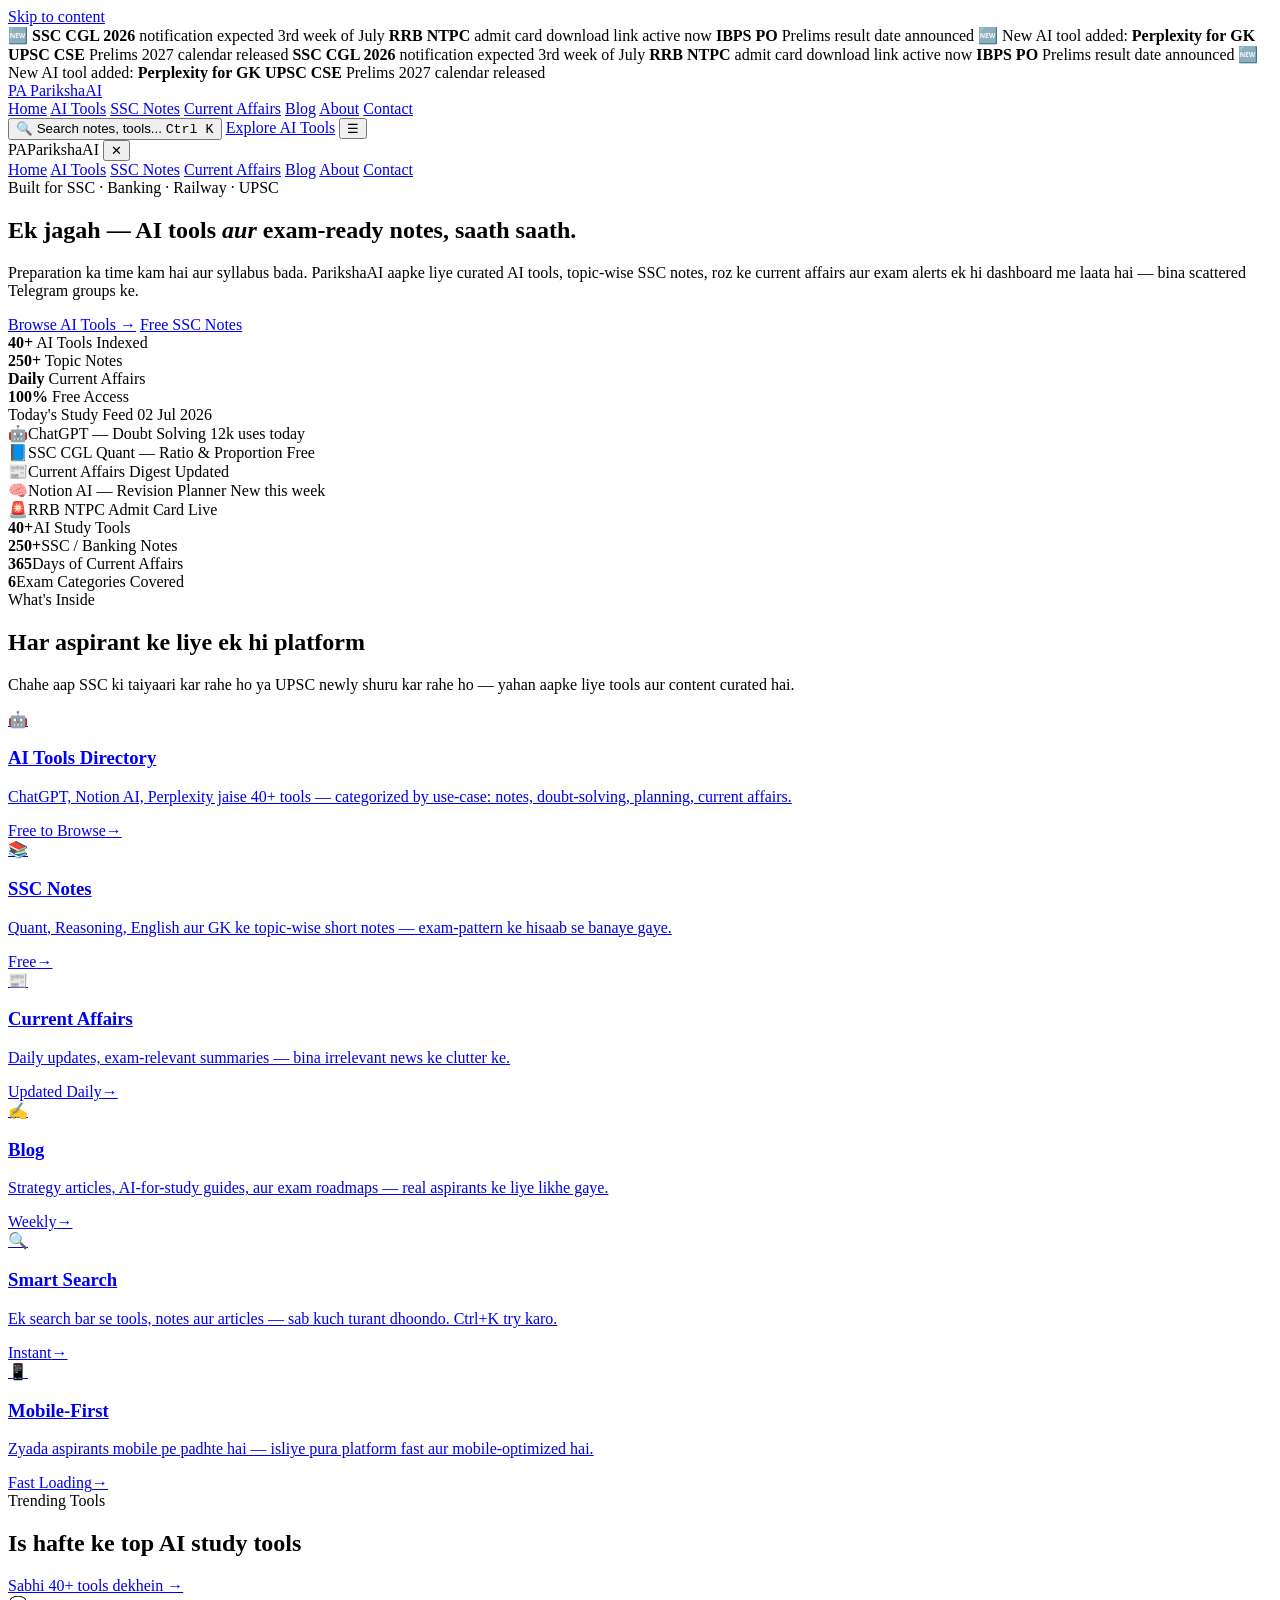
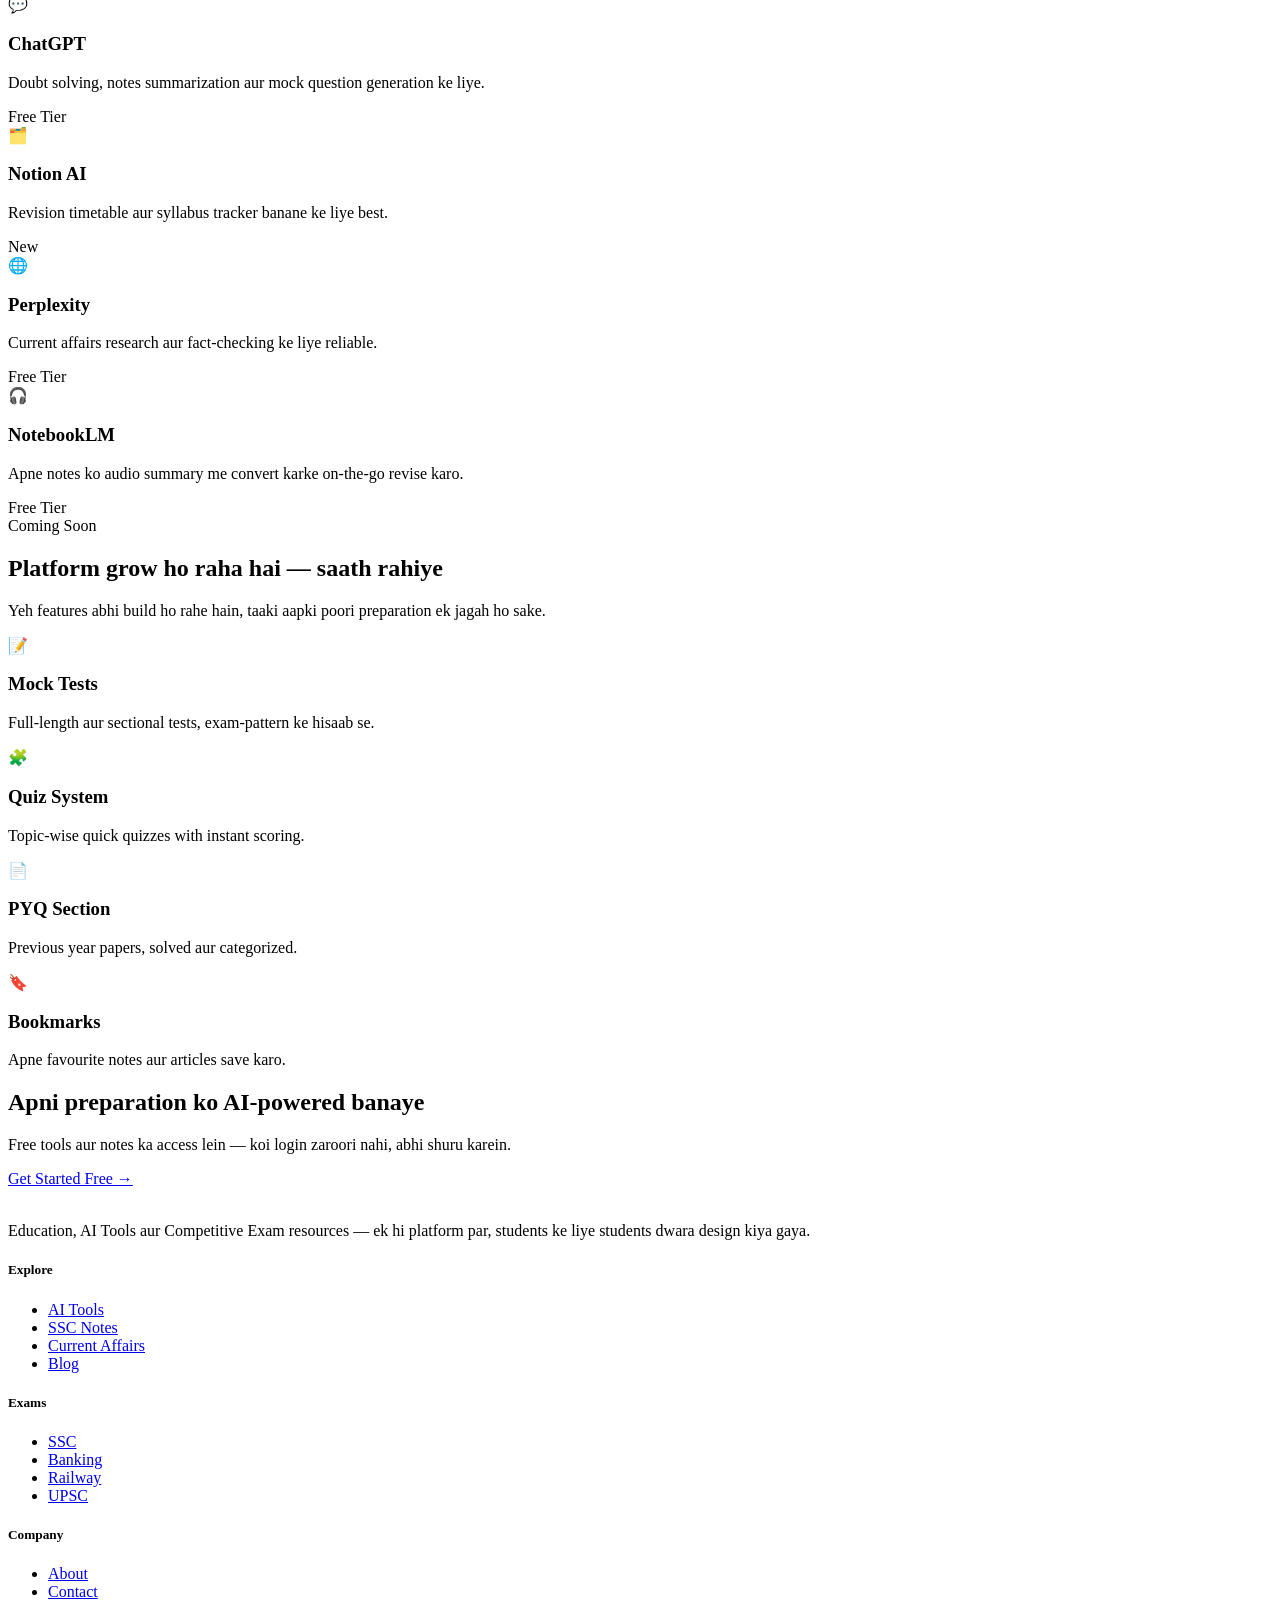
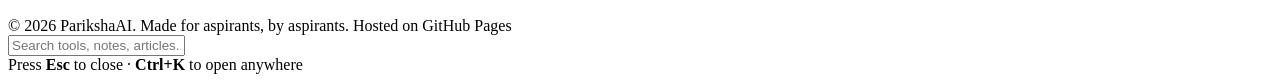
==== index.html @ e22d0820 "Add files via upload" ====
<!doctype html>
<html lang="en">
<head>
<meta charset="UTF-8">
<meta name="viewport" content="width=device-width, initial-scale=1.0">
<title>ParikshaAI — AI Tools & Study Resources for SSC, Banking, Railway & UPSC</title>
<meta name="description" content="ParikshaAI ek hi jagah AI tools, SSC notes, current affairs aur exam-ready resources laata hai — SSC, Banking, Railway aur UPSC aspirants ke liye.">
<link rel="preconnect" href="https://fonts.googleapis.com">
<link href="https://fonts.googleapis.com/css2?family=Space+Grotesk:wght@500;600;700&family=Inter:wght@400;500;600;700&family=JetBrains+Mono:wght@400;500;600&display=swap" rel="stylesheet">
<link rel="stylesheet" href="css/style.css">
</head>
<body>
<a href="#main" class="skip-link">Skip to content</a>

<!-- Ticker -->
<div class="ticker" aria-label="Exam alerts ticker">
  <div class="ticker-track">
    <span class="ticker-item tag-new">🆕 <b>SSC CGL 2026</b> notification expected 3rd week of July</span>
    <span class="ticker-item"><b>RRB NTPC</b> admit card download link active now</span>
    <span class="ticker-item"><b>IBPS PO</b> Prelims result date announced</span>
    <span class="ticker-item tag-new">🆕 New AI tool added: <b>Perplexity for GK</b></span>
    <span class="ticker-item"><b>UPSC CSE</b> Prelims 2027 calendar released</span>
    <span class="ticker-item"><b>SSC CGL 2026</b> notification expected 3rd week of July</span>
    <span class="ticker-item"><b>RRB NTPC</b> admit card download link active now</span>
    <span class="ticker-item"><b>IBPS PO</b> Prelims result date announced</span>
    <span class="ticker-item tag-new">🆕 New AI tool added: <b>Perplexity for GK</b></span>
    <span class="ticker-item"><b>UPSC CSE</b> Prelims 2027 calendar released</span>
  </div>
</div>

<!-- Header -->
<header class="site-header">
  <nav class="nav">
    <a href="index.html" class="brand">
      <span class="brand-mark">PA</span>
      ParikshaAI
    </a>
    <div class="nav-links">
      <a href="index.html" class="active">Home</a>
      <a href="ai-tools.html">AI Tools</a>
      <a href="notes.html">SSC Notes</a>
      <a href="current-affairs.html">Current Affairs</a>
      <a href="blog.html">Blog</a>
      <a href="about.html">About</a>
      <a href="contact.html">Contact</a>
    </div>
    <div class="nav-actions">
      <button class="search-trigger" data-search-open>
        🔍 Search notes, tools...
        <kbd>Ctrl K</kbd>
      </button>
      <a href="ai-tools.html" class="btn btn-primary">Explore AI Tools</a>
      <button class="menu-toggle" aria-label="Open menu">☰</button>
    </div>
  </nav>
</header>

<!-- Mobile Drawer -->
<div class="mobile-drawer">
  <div class="mobile-drawer-head">
    <span class="brand"><span class="brand-mark">PA</span>ParikshaAI</span>
    <button class="mobile-drawer-close btn btn-ghost" aria-label="Close menu">✕</button>
  </div>
  <a href="index.html">Home</a>
  <a href="ai-tools.html">AI Tools</a>
  <a href="notes.html">SSC Notes</a>
  <a href="current-affairs.html">Current Affairs</a>
  <a href="blog.html">Blog</a>
  <a href="about.html">About</a>
  <a href="contact.html">Contact</a>
</div>

<main id="main">
  <!-- Hero -->
  <section class="hero">
    <div class="wrap hero-grid">
      <div>
        <div class="eyebrow">Built for SSC · Banking · Railway · UPSC</div>
        <h1>Ek jagah — AI tools <em>aur</em> exam-ready notes, saath saath.</h1>
        <p class="lead">Preparation ka time kam hai aur syllabus bada. ParikshaAI aapke liye curated AI tools, topic-wise SSC notes, roz ke current affairs aur exam alerts ek hi dashboard me laata hai — bina scattered Telegram groups ke.</p>
        <div class="hero-cta">
          <a href="ai-tools.html" class="btn btn-primary">Browse AI Tools →</a>
          <a href="notes.html" class="btn btn-ghost">Free SSC Notes</a>
        </div>
        <div class="hero-trust">
          <div><strong>40+</strong> AI Tools Indexed</div>
          <div><strong>250+</strong> Topic Notes</div>
          <div><strong>Daily</strong> Current Affairs</div>
          <div><strong>100%</strong> Free Access</div>
        </div>
      </div>

      <div class="hero-panel">
        <div class="hero-panel-head">
          <span><span class="dot"></span>Today's Study Feed</span>
          <span>02 Jul 2026</span>
        </div>
        <div class="panel-row">
          <span class="name"><span class="ic">🤖</span>ChatGPT — Doubt Solving</span>
          <span class="val">12k uses today</span>
        </div>
        <div class="panel-row">
          <span class="name"><span class="ic">📘</span>SSC CGL Quant — Ratio & Proportion</span>
          <span class="pill">Free</span>
        </div>
        <div class="panel-row">
          <span class="name"><span class="ic">📰</span>Current Affairs Digest</span>
          <span class="pill amber">Updated</span>
        </div>
        <div class="panel-row">
          <span class="name"><span class="ic">🧠</span>Notion AI — Revision Planner</span>
          <span class="val">New this week</span>
        </div>
        <div class="panel-row">
          <span class="name"><span class="ic">🚨</span>RRB NTPC Admit Card</span>
          <span class="pill amber">Live</span>
        </div>
      </div>
    </div>
  </section>

  <!-- Stats -->
  <section class="section-tight">
    <div class="wrap">
      <div class="stats">
        <div class="stat"><strong>40+</strong><span>AI Study Tools</span></div>
        <div class="stat"><strong>250+</strong><span>SSC / Banking Notes</span></div>
        <div class="stat"><strong>365</strong><span>Days of Current Affairs</span></div>
        <div class="stat"><strong>6</strong><span>Exam Categories Covered</span></div>
      </div>
    </div>
  </section>

  <!-- Feature grid -->
  <section class="section">
    <div class="wrap">
      <div class="section-head">
        <div>
          <div class="eyebrow">What's Inside</div>
          <h2>Har aspirant ke liye ek hi platform</h2>
          <p>Chahe aap SSC ki taiyaari kar rahe ho ya UPSC newly shuru kar rahe ho — yahan aapke liye tools aur content curated hai.</p>
        </div>
      </div>
      <div class="grid grid-3">
        <a href="ai-tools.html" class="card">
          <div class="card-icon">🤖</div>
          <h3>AI Tools Directory</h3>
          <p>ChatGPT, Notion AI, Perplexity jaise 40+ tools — categorized by use-case: notes, doubt-solving, planning, current affairs.</p>
          <div class="card-foot"><span class="tag free">Free to Browse</span><span class="card-arrow">→</span></div>
        </a>
        <a href="notes.html" class="card">
          <div class="card-icon">📚</div>
          <h3>SSC Notes</h3>
          <p>Quant, Reasoning, English aur GK ke topic-wise short notes — exam-pattern ke hisaab se banaye gaye.</p>
          <div class="card-foot"><span class="tag free">Free</span><span class="card-arrow">→</span></div>
        </a>
        <a href="current-affairs.html" class="card">
          <div class="card-icon">📰</div>
          <h3>Current Affairs</h3>
          <p>Daily updates, exam-relevant summaries — bina irrelevant news ke clutter ke.</p>
          <div class="card-foot"><span class="tag new">Updated Daily</span><span class="card-arrow">→</span></div>
        </a>
        <a href="blog.html" class="card">
          <div class="card-icon">✍️</div>
          <h3>Blog</h3>
          <p>Strategy articles, AI-for-study guides, aur exam roadmaps — real aspirants ke liye likhe gaye.</p>
          <div class="card-foot"><span class="tag">Weekly</span><span class="card-arrow">→</span></div>
        </a>
        <a href="ai-tools.html" class="card">
          <div class="card-icon">🔍</div>
          <h3>Smart Search</h3>
          <p>Ek search bar se tools, notes aur articles — sab kuch turant dhoondo. Ctrl+K try karo.</p>
          <div class="card-foot"><span class="tag">Instant</span><span class="card-arrow">→</span></div>
        </a>
        <a href="about.html" class="card">
          <div class="card-icon">📱</div>
          <h3>Mobile-First</h3>
          <p>Zyada aspirants mobile pe padhte hai — isliye pura platform fast aur mobile-optimized hai.</p>
          <div class="card-foot"><span class="tag">Fast Loading</span><span class="card-arrow">→</span></div>
        </a>
      </div>
    </div>
  </section>

  <!-- AI tools preview -->
  <section class="section section-alt">
    <div class="wrap">
      <div class="section-head">
        <div>
          <div class="eyebrow">Trending Tools</div>
          <h2>Is hafte ke top AI study tools</h2>
        </div>
        <a href="ai-tools.html" class="section-link">Sabhi 40+ tools dekhein →</a>
      </div>
      <div class="grid grid-4">
        <div class="card">
          <div class="card-icon">💬</div>
          <h3>ChatGPT</h3>
          <p>Doubt solving, notes summarization aur mock question generation ke liye.</p>
          <div class="card-foot"><span class="tag free">Free Tier</span></div>
        </div>
        <div class="card">
          <div class="card-icon">🗂️</div>
          <h3>Notion AI</h3>
          <p>Revision timetable aur syllabus tracker banane ke liye best.</p>
          <div class="card-foot"><span class="tag new">New</span></div>
        </div>
        <div class="card">
          <div class="card-icon">🌐</div>
          <h3>Perplexity</h3>
          <p>Current affairs research aur fact-checking ke liye reliable.</p>
          <div class="card-foot"><span class="tag free">Free Tier</span></div>
        </div>
        <div class="card">
          <div class="card-icon">🎧</div>
          <h3>NotebookLM</h3>
          <p>Apne notes ko audio summary me convert karke on-the-go revise karo.</p>
          <div class="card-foot"><span class="tag free">Free Tier</span></div>
        </div>
      </div>
    </div>
  </section>

  <!-- Roadmap / future features -->
  <section class="section">
    <div class="wrap">
      <div class="section-head">
        <div>
          <div class="eyebrow">Coming Soon</div>
          <h2>Platform grow ho raha hai — saath rahiye</h2>
          <p>Yeh features abhi build ho rahe hain, taaki aapki poori preparation ek jagah ho sake.</p>
        </div>
      </div>
      <div class="grid grid-4">
        <div class="card"><div class="card-icon">📝</div><h3>Mock Tests</h3><p>Full-length aur sectional tests, exam-pattern ke hisaab se.</p></div>
        <div class="card"><div class="card-icon">🧩</div><h3>Quiz System</h3><p>Topic-wise quick quizzes with instant scoring.</p></div>
        <div class="card"><div class="card-icon">📄</div><h3>PYQ Section</h3><p>Previous year papers, solved aur categorized.</p></div>
        <div class="card"><div class="card-icon">🔖</div><h3>Bookmarks</h3><p>Apne favourite notes aur articles save karo.</p></div>
      </div>
    </div>
  </section>

  <!-- CTA -->
  <section class="section-tight">
    <div class="wrap">
      <div class="cta-band">
        <div>
          <h2>Apni preparation ko AI-powered banaye</h2>
          <p>Free tools aur notes ka access lein — koi login zaroori nahi, abhi shuru karein.</p>
        </div>
        <a href="ai-tools.html" class="btn btn-primary">Get Started Free →</a>
      </div>
    </div>
  </section>
</main>

<!-- Footer -->
<footer class="site-footer">
  <div class="wrap">
    <div class="footer-grid">
      <div class="footer-brand">
        <span class="brand" style="color:#fff;"><span class="brand-mark">PA</span>ParikshaAI</span>
        <p>Education, AI Tools aur Competitive Exam resources — ek hi platform par, students ke liye students dwara design kiya gaya.</p>
      </div>
      <div>
        <h5>Explore</h5>
        <ul>
          <li><a href="ai-tools.html">AI Tools</a></li>
          <li><a href="notes.html">SSC Notes</a></li>
          <li><a href="current-affairs.html">Current Affairs</a></li>
          <li><a href="blog.html">Blog</a></li>
        </ul>
      </div>
      <div>
        <h5>Exams</h5>
        <ul>
          <li><a href="notes.html">SSC</a></li>
          <li><a href="notes.html">Banking</a></li>
          <li><a href="notes.html">Railway</a></li>
          <li><a href="notes.html">UPSC</a></li>
        </ul>
      </div>
      <div>
        <h5>Company</h5>
        <ul>
          <li><a href="about.html">About</a></li>
          <li><a href="contact.html">Contact</a></li>
        </ul>
      </div>
    </div>
    <div class="footer-bottom">
      <span>© 2026 ParikshaAI. Made for aspirants, by aspirants.</span>
      <span>Hosted on GitHub Pages</span>
    </div>
  </div>
</footer>

<!-- Search Modal -->
<div class="search-modal">
  <div class="search-box">
    <input type="text" placeholder="Search tools, notes, articles..." aria-label="Search">
    <div class="search-results"></div>
    <div class="search-hint">Press <strong>Esc</strong> to close · <strong>Ctrl+K</strong> to open anywhere</div>
    <button class="search-close" style="display:none;">close</button>
  </div>
</div>

<script src="js/main.js"></script>
</body>
</html>
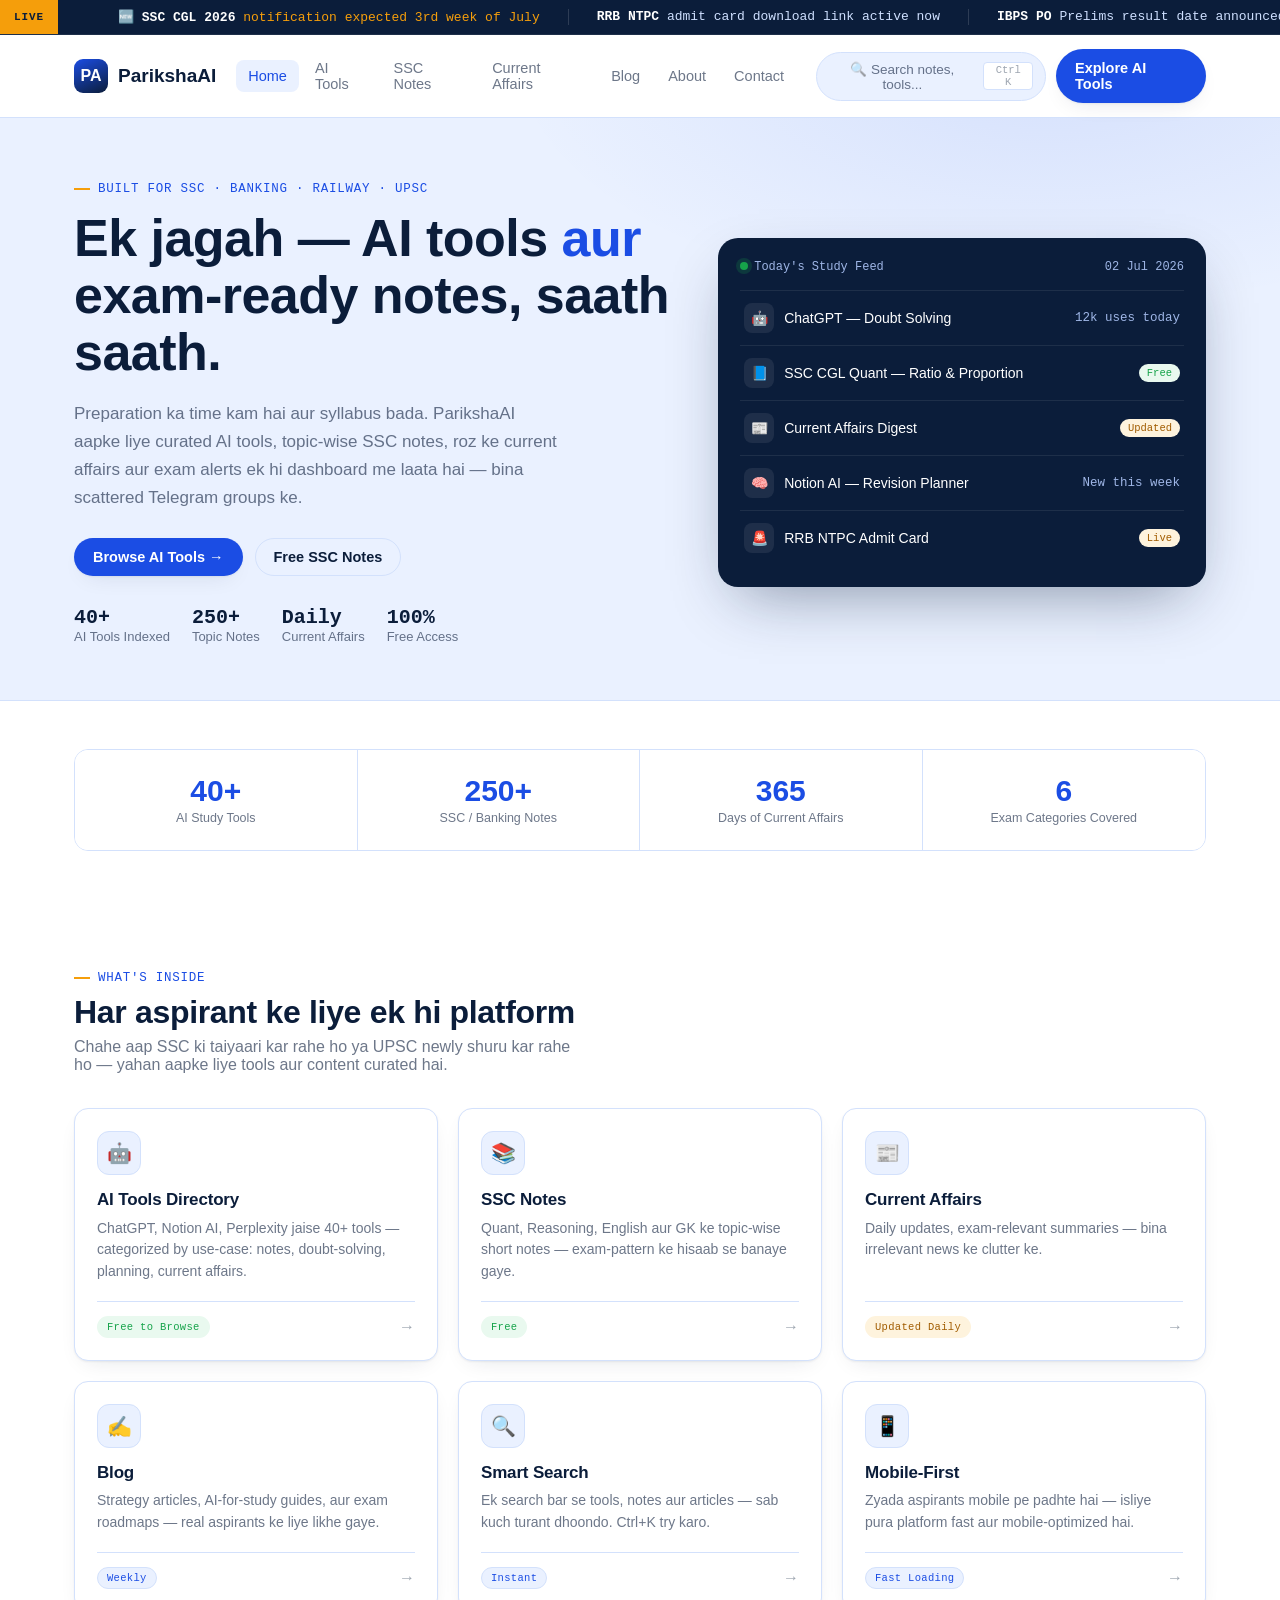
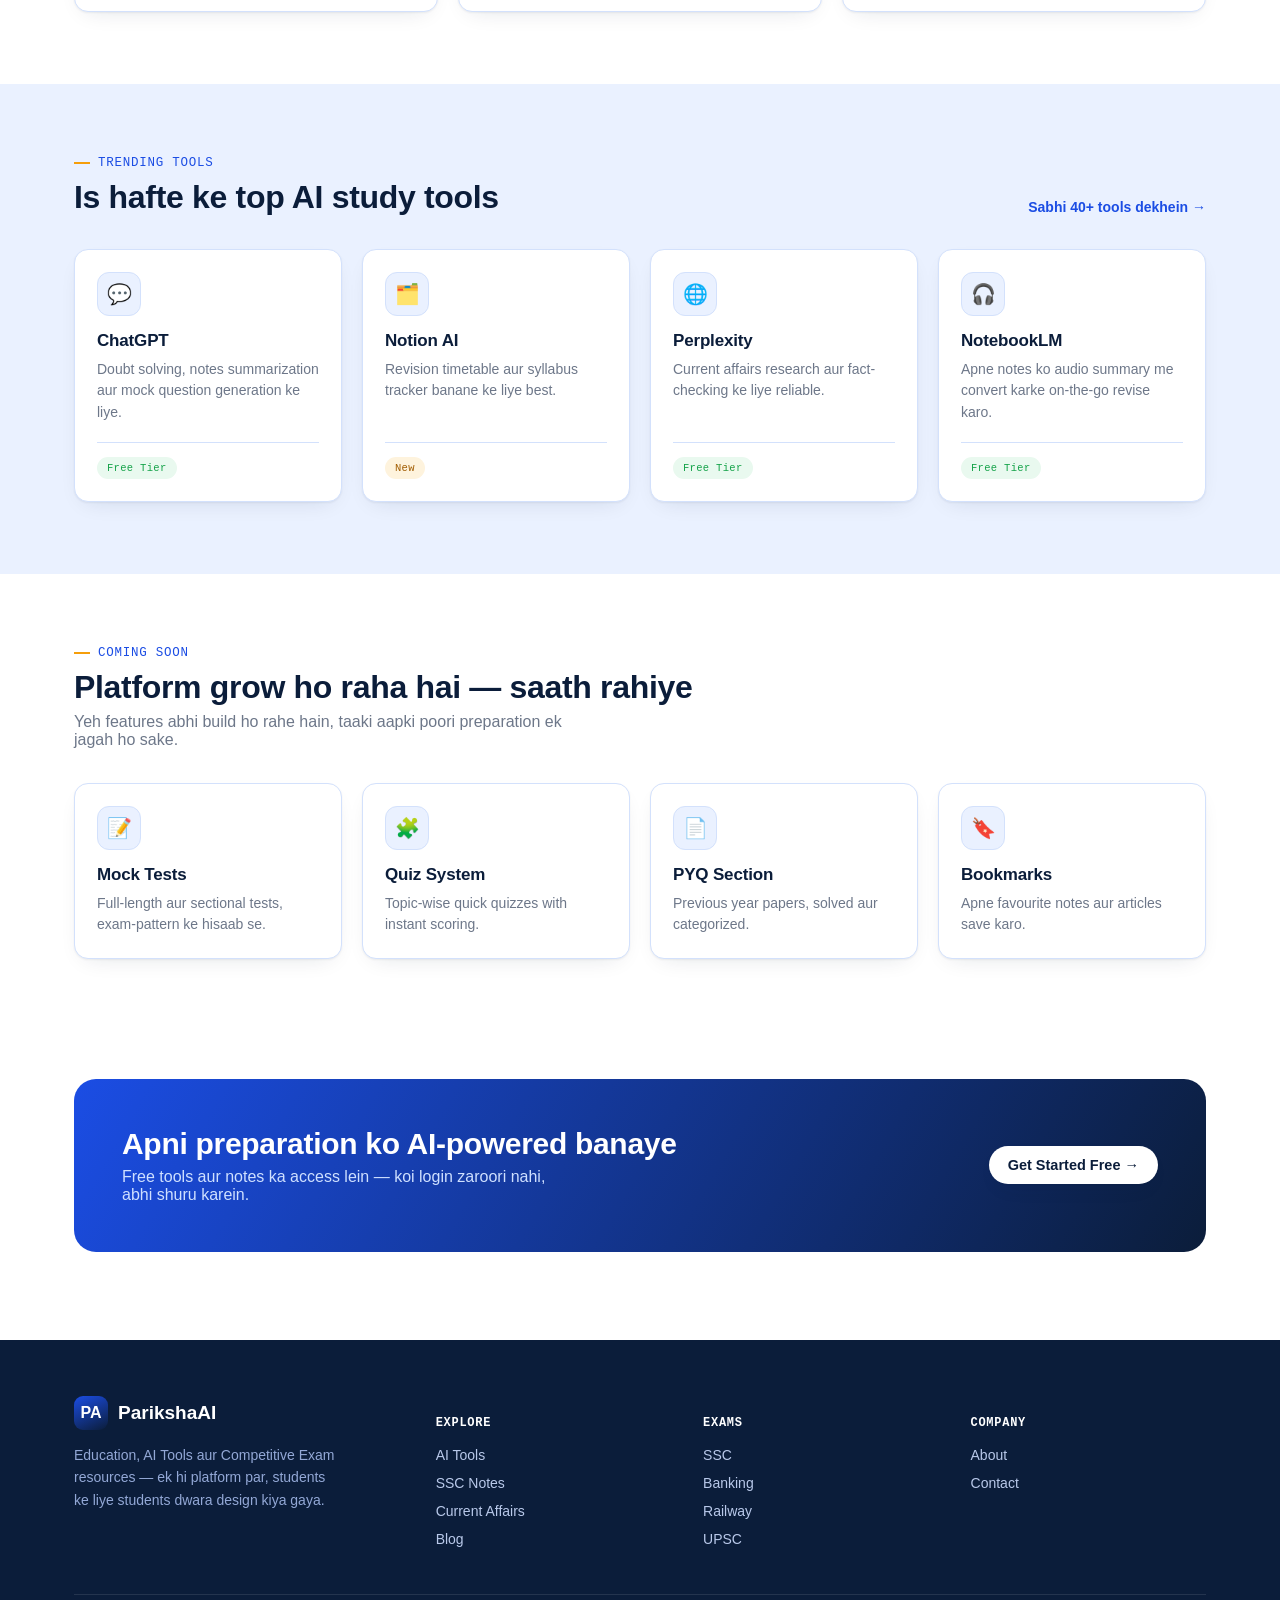
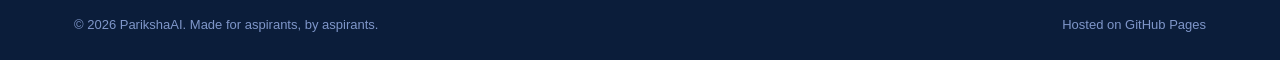
==== commit 3d4f8e14: "Add files via upload" ====
--- a/index.html
+++ b/index.html
@@ -7,7 +7,7 @@
 <meta name="description" content="ParikshaAI ek hi jagah AI tools, SSC notes, current affairs aur exam-ready resources laata hai — SSC, Banking, Railway aur UPSC aspirants ke liye.">
 <link rel="preconnect" href="https://fonts.googleapis.com">
 <link href="https://fonts.googleapis.com/css2?family=Space+Grotesk:wght@500;600;700&family=Inter:wght@400;500;600;700&family=JetBrains+Mono:wght@400;500;600&display=swap" rel="stylesheet">
-<link rel="stylesheet" href="css/style.css">
+<link rel="stylesheet" href="style.css">
 </head>
 <body>
 <a href="#main" class="skip-link">Skip to content</a>
@@ -305,6 +305,6 @@
   </div>
 </div>
 
-<script src="js/main.js"></script>
+<script src="main.js"></script>
 </body>
 </html>
--- a/style.css
+++ b/style.css
@@ -0,0 +1,541 @@
+/* ================================================
+   PARIKSHA.AI — Design System
+   Palette: Ink Navy / Exam Blue / Sky Tint / Success / Amber
+   Type: Space Grotesk (display) + Inter (body) + JetBrains Mono (data)
+   ================================================ */
+
+:root{
+  --ink:        #0B1D3A;
+  --ink-soft:   #12294F;
+  --blue:       #1B4DE4;
+  --blue-deep:  #143BB3;
+  --sky:        #EAF1FF;
+  --sky-line:   #D3E1FC;
+  --paper:      #FFFFFF;
+  --success:    #16A34A;
+  --success-bg: #E9F9EF;
+  --amber:      #F59E0B;
+  --amber-bg:   #FEF3DD;
+  --ink-60:     rgba(11,29,58,.60);
+  --ink-40:     rgba(11,29,58,.40);
+
+  --f-display: 'Space Grotesk', sans-serif;
+  --f-body: 'Inter', sans-serif;
+  --f-mono: 'JetBrains Mono', monospace;
+
+  --radius: 14px;
+  --radius-sm: 8px;
+  --shadow-card: 0 1px 2px rgba(11,29,58,.06), 0 8px 24px -12px rgba(11,29,58,.16);
+  --shadow-hover: 0 4px 10px rgba(11,29,58,.08), 0 20px 40px -16px rgba(27,77,228,.28);
+  --maxw: 1180px;
+}
+
+*,*::before,*::after{ box-sizing: border-box; }
+html{ scroll-behavior: smooth; }
+body{
+  margin:0;
+  font-family: var(--f-body);
+  color: var(--ink);
+  background: var(--paper);
+  -webkit-font-smoothing: antialiased;
+}
+img{ max-width:100%; display:block; }
+a{ color: inherit; text-decoration:none; }
+ul{ margin:0; padding:0; list-style:none; }
+h1,h2,h3,h4{ font-family: var(--f-display); margin:0; line-height:1.1; letter-spacing:-0.01em; }
+p{ margin:0; }
+button{ font-family: inherit; cursor:pointer; }
+
+:focus-visible{
+  outline: 2px solid var(--blue);
+  outline-offset: 3px;
+  border-radius: 4px;
+}
+
+.wrap{
+  max-width: var(--maxw);
+  margin: 0 auto;
+  padding: 0 24px;
+}
+
+.eyebrow{
+  font-family: var(--f-mono);
+  font-size: 12.5px;
+  letter-spacing: .06em;
+  text-transform: uppercase;
+  color: var(--blue);
+  display:flex;
+  align-items:center;
+  gap:8px;
+}
+.eyebrow::before{
+  content:"";
+  width:16px; height:2px;
+  background: var(--amber);
+  display:inline-block;
+}
+
+/* ---------- Skip link ---------- */
+.skip-link{
+  position:absolute; left:-999px; top:0;
+  background:var(--ink); color:#fff; padding:10px 16px; border-radius:0 0 8px 0; z-index:200;
+}
+.skip-link:focus{ left:0; }
+
+/* ---------- Ticker (signature element) ---------- */
+.ticker{
+  background: var(--ink);
+  color: #cfe0ff;
+  overflow:hidden;
+  position:relative;
+  border-bottom: 1px solid rgba(255,255,255,.08);
+}
+.ticker::before{
+  content:"LIVE";
+  position:absolute; left:0; top:0; bottom:0;
+  display:flex; align-items:center;
+  padding: 0 14px;
+  font-family: var(--f-mono);
+  font-size:11px;
+  letter-spacing:.08em;
+  background: var(--amber);
+  color: var(--ink);
+  font-weight:700;
+  z-index:2;
+}
+.ticker-track{
+  display:flex;
+  width:max-content;
+  padding: 9px 0 9px 90px;
+  animation: scroll-ticker 38s linear infinite;
+}
+.ticker:hover .ticker-track{ animation-play-state: paused; }
+.ticker-item{
+  font-family: var(--f-mono);
+  font-size: 13px;
+  white-space:nowrap;
+  padding: 0 28px;
+  border-right: 1px solid rgba(255,255,255,.14);
+}
+.ticker-item b{ color:#fff; font-weight:600; }
+.ticker-item.tag-new{ color: var(--amber); }
+@keyframes scroll-ticker{
+  from{ transform: translateX(0); }
+  to{ transform: translateX(-50%); }
+}
+@media (prefers-reduced-motion: reduce){
+  .ticker-track{ animation: none; overflow-x:auto; }
+}
+
+/* ---------- Header / Nav ---------- */
+.site-header{
+  position: sticky; top:0; z-index:100;
+  background: rgba(255,255,255,.92);
+  backdrop-filter: blur(10px);
+  border-bottom: 1px solid var(--sky-line);
+}
+.nav{
+  display:flex; align-items:center; justify-content:space-between;
+  padding: 14px 24px;
+  max-width: var(--maxw);
+  margin: 0 auto;
+  gap: 20px;
+}
+.brand{
+  display:flex; align-items:center; gap:10px;
+  font-family: var(--f-display);
+  font-weight:700;
+  font-size: 19px;
+  color: var(--ink);
+}
+.brand-mark{
+  width:34px; height:34px;
+  border-radius: 9px;
+  background: linear-gradient(155deg, var(--blue), var(--ink));
+  display:flex; align-items:center; justify-content:center;
+  color:#fff; font-size:16px; font-weight:700;
+  flex-shrink:0;
+}
+.nav-links{
+  display:flex; align-items:center; gap: 4px;
+  font-size: 14.5px;
+  font-weight:500;
+}
+.nav-links a{
+  padding: 8px 12px;
+  border-radius: 8px;
+  color: var(--ink-60);
+  transition: color .15s, background .15s;
+}
+.nav-links a:hover{ color: var(--blue); background: var(--sky); }
+.nav-links a.active{ color: var(--blue); background: var(--sky); }
+
+.nav-actions{ display:flex; align-items:center; gap:10px; }
+.search-trigger{
+  display:flex; align-items:center; gap:8px;
+  background: var(--sky);
+  border: 1px solid var(--sky-line);
+  padding: 8px 12px;
+  border-radius: 999px;
+  color: var(--ink-60);
+  font-size: 13.5px;
+  min-width: 180px;
+}
+.search-trigger kbd{
+  font-family: var(--f-mono);
+  font-size: 10.5px;
+  background: #fff;
+  border: 1px solid var(--sky-line);
+  border-radius: 4px;
+  padding: 1px 5px;
+  margin-left: auto;
+  color: var(--ink-40);
+}
+.btn{
+  display:inline-flex; align-items:center; justify-content:center; gap:8px;
+  font-weight:600; font-size:14.5px;
+  padding: 10px 18px;
+  border-radius: 999px;
+  border: 1px solid transparent;
+  transition: transform .15s, box-shadow .15s, background .15s;
+}
+.btn-primary{ background: var(--blue); color:#fff; box-shadow: var(--shadow-card); }
+.btn-primary:hover{ background: var(--blue-deep); transform: translateY(-1px); box-shadow: var(--shadow-hover); }
+.btn-ghost{ background: transparent; color: var(--ink); border-color: var(--sky-line); }
+.btn-ghost:hover{ background: var(--sky); }
+.btn-block{ width:100%; }
+
+.menu-toggle{
+  display:none;
+  background:none; border:none; color:var(--ink);
+  width:38px; height:38px; align-items:center; justify-content:center;
+  border-radius: 8px;
+}
+.menu-toggle:hover{ background: var(--sky); }
+
+/* ---------- Hero ---------- */
+.hero{
+  background:
+    radial-gradient(900px 420px at 82% -10%, rgba(27,77,228,.10), transparent 60%),
+    var(--sky);
+  border-bottom: 1px solid var(--sky-line);
+  padding: 64px 0 56px;
+  position:relative;
+  overflow:hidden;
+}
+.hero-grid{
+  display:grid;
+  grid-template-columns: 1.1fr .9fr;
+  gap: 48px;
+  align-items:center;
+}
+.hero h1{
+  font-size: clamp(32px, 4.6vw, 52px);
+  margin: 14px 0 18px;
+  color: var(--ink);
+}
+.hero h1 em{
+  font-style: normal;
+  color: var(--blue);
+  position:relative;
+}
+.hero p.lead{
+  font-size: 17px;
+  line-height:1.65;
+  color: var(--ink-60);
+  max-width: 52ch;
+  margin-bottom: 26px;
+}
+.hero-cta{ display:flex; gap:12px; flex-wrap:wrap; margin-bottom: 30px; }
+.hero-trust{
+  display:flex; gap:22px; flex-wrap:wrap;
+  font-size: 13px; color: var(--ink-60);
+}
+.hero-trust strong{
+  font-family: var(--f-mono);
+  color: var(--ink);
+  display:block;
+  font-size: 20px;
+}
+
+/* Dashboard-style hero panel (signature) */
+.hero-panel{
+  background: var(--ink);
+  border-radius: 20px;
+  padding: 22px;
+  box-shadow: 0 24px 60px -20px rgba(11,29,58,.45);
+  color: #fff;
+  position:relative;
+}
+.hero-panel-head{
+  display:flex; justify-content:space-between; align-items:center;
+  margin-bottom: 16px;
+  font-family: var(--f-mono);
+  font-size:12px;
+  color: #9fb6e6;
+}
+.hero-panel-head .dot{
+  width:8px; height:8px; border-radius:50%;
+  background: var(--success);
+  display:inline-block; margin-right:6px;
+  box-shadow: 0 0 0 4px rgba(22,163,74,.2);
+}
+.panel-row{
+  display:flex; justify-content:space-between; align-items:center;
+  padding: 12px 4px;
+  border-top: 1px solid rgba(255,255,255,.08);
+  font-size: 14px;
+}
+.panel-row:first-of-type{ border-top:none; }
+.panel-row .name{ display:flex; align-items:center; gap:10px; color:#fff; }
+.panel-row .name .ic{
+  width:30px; height:30px; border-radius:8px;
+  background: rgba(255,255,255,.08);
+  display:flex; align-items:center; justify-content:center;
+  font-size:14px;
+}
+.panel-row .val{ font-family: var(--f-mono); color:#9fb6e6; font-size:12.5px; }
+.pill{
+  font-family: var(--f-mono);
+  font-size: 10.5px;
+  padding: 3px 8px;
+  border-radius: 999px;
+  background: var(--success-bg);
+  color: var(--success);
+}
+.pill.amber{ background: var(--amber-bg); color:#a15c00; }
+
+/* ---------- Section shell ---------- */
+.section{ padding: 72px 0; }
+.section-tight{ padding: 48px 0; }
+.section-alt{ background: var(--sky); }
+.section-head{
+  display:flex; justify-content:space-between; align-items:flex-end;
+  gap: 24px; margin-bottom: 34px; flex-wrap:wrap;
+}
+.section-head h2{
+  font-size: clamp(24px, 3vw, 32px);
+  margin-top: 10px;
+}
+.section-head p{ color: var(--ink-60); max-width:56ch; margin-top:8px; }
+.section-link{
+  font-weight:600; font-size:14px; color:var(--blue);
+  display:flex; align-items:center; gap:6px; white-space:nowrap;
+}
+.section-link:hover{ text-decoration: underline; }
+
+/* ---------- Cards ---------- */
+.grid{ display:grid; gap: 20px; }
+.grid-4{ grid-template-columns: repeat(4, 1fr); }
+.grid-3{ grid-template-columns: repeat(3, 1fr); }
+.grid-2{ grid-template-columns: repeat(2, 1fr); }
+
+.card{
+  background: var(--paper);
+  border: 1px solid var(--sky-line);
+  border-radius: var(--radius);
+  padding: 22px;
+  box-shadow: var(--shadow-card);
+  transition: transform .18s, box-shadow .18s, border-color .18s;
+  display:flex; flex-direction:column;
+  height:100%;
+}
+.card:hover{ transform: translateY(-3px); box-shadow: var(--shadow-hover); border-color: transparent; }
+.card-icon{
+  width:44px; height:44px; border-radius:12px;
+  background: var(--sky);
+  display:flex; align-items:center; justify-content:center;
+  font-size:20px; margin-bottom:16px;
+  border: 1px solid var(--sky-line);
+}
+.card h3{ font-size:17px; margin-bottom:8px; }
+.card p{ color: var(--ink-60); font-size:14px; line-height:1.55; flex-grow:1; }
+.card-foot{
+  display:flex; align-items:center; justify-content:space-between;
+  margin-top:18px; padding-top:14px; border-top:1px solid var(--sky-line);
+}
+.tag{
+  font-family: var(--f-mono);
+  font-size: 10.5px;
+  letter-spacing:.03em;
+  padding: 4px 9px;
+  border-radius: 999px;
+  background: var(--sky);
+  color: var(--blue);
+  border: 1px solid var(--sky-line);
+}
+.tag.free{ background: var(--success-bg); color: var(--success); border-color: transparent; }
+.tag.new{ background: var(--amber-bg); color:#a15c00; border-color:transparent; }
+.card-arrow{ color: var(--ink-40); font-size:16px; transition: transform .15s, color .15s; }
+.card:hover .card-arrow{ transform: translateX(3px); color: var(--blue); }
+
+/* Stats strip */
+.stats{
+  display:grid; grid-template-columns: repeat(4,1fr);
+  border: 1px solid var(--sky-line);
+  border-radius: var(--radius);
+  overflow:hidden;
+}
+.stat{
+  padding: 24px; text-align:center;
+  border-right: 1px solid var(--sky-line);
+  background: var(--paper);
+}
+.stat:last-child{ border-right:none; }
+.stat strong{
+  display:block; font-family: var(--f-display); font-size: 30px; color: var(--blue);
+}
+.stat span{ font-size:12.5px; color: var(--ink-60); }
+
+/* Filter bar (used in directories) */
+.filter-bar{
+  display:flex; gap:10px; flex-wrap:wrap; margin-bottom: 28px;
+}
+.chip{
+  font-size: 13.5px; font-weight:600;
+  padding: 8px 16px;
+  border-radius: 999px;
+  border: 1px solid var(--sky-line);
+  background: var(--paper);
+  color: var(--ink-60);
+}
+.chip.active{ background: var(--ink); color:#fff; border-color: var(--ink); }
+.chip:hover:not(.active){ border-color: var(--blue); color: var(--blue); }
+
+/* Page hero (interior pages) */
+.page-hero{
+  background: var(--ink);
+  color:#fff;
+  padding: 52px 0 40px;
+}
+.page-hero .eyebrow{ color:#9fb6e6; }
+.page-hero .eyebrow::before{ background: var(--amber); }
+.page-hero h1{ color:#fff; font-size: clamp(28px,4vw,42px); margin: 12px 0 10px; }
+.page-hero p{ color:#b9c9ea; max-width: 60ch; font-size:15.5px; line-height:1.6; }
+
+/* List row (notes / current affairs) */
+.list{ display:flex; flex-direction:column; gap:0; border:1px solid var(--sky-line); border-radius: var(--radius); overflow:hidden; }
+.list-row{
+  display:flex; align-items:center; gap:18px;
+  padding: 18px 22px;
+  border-top: 1px solid var(--sky-line);
+  background: var(--paper);
+  transition: background .15s;
+}
+.list-row:first-child{ border-top:none; }
+.list-row:hover{ background: var(--sky); }
+.list-date{
+  font-family: var(--f-mono); font-size:12px; color: var(--ink-40);
+  width: 80px; flex-shrink:0;
+}
+.list-body{ flex-grow:1; min-width:0; }
+.list-body h4{ font-size:15.5px; margin-bottom:4px; }
+.list-body p{ font-size:13px; color:var(--ink-60); }
+.list-meta{ display:flex; gap:8px; flex-shrink:0; }
+
+/* Newsletter / CTA band */
+.cta-band{
+  background: linear-gradient(120deg, var(--blue), var(--ink));
+  border-radius: 22px;
+  padding: 48px;
+  color:#fff;
+  display:flex; align-items:center; justify-content:space-between; gap:32px;
+  flex-wrap:wrap;
+}
+.cta-band h2{ font-size: clamp(22px,3vw,30px); margin-bottom:8px; }
+.cta-band p{ color:#cfe0ff; max-width:48ch; }
+.cta-band .btn-primary{ background:#fff; color:var(--ink); }
+.cta-band .btn-primary:hover{ background:#eaf1ff; }
+
+/* Form */
+.form-card{
+  background:#fff; border:1px solid var(--sky-line); border-radius: var(--radius);
+  padding: 30px; box-shadow: var(--shadow-card);
+}
+.field{ margin-bottom:18px; }
+.field label{ display:block; font-size:13.5px; font-weight:600; margin-bottom:7px; }
+.field input, .field textarea, .field select{
+  width:100%; padding: 12px 14px;
+  border:1px solid var(--sky-line); border-radius: 10px;
+  font-family: var(--f-body); font-size:14.5px;
+  background: var(--sky);
+  color: var(--ink);
+}
+.field textarea{ resize: vertical; min-height:120px; }
+.field input:focus, .field textarea:focus, .field select:focus{
+  outline: 2px solid var(--blue); outline-offset:1px; background:#fff;
+}
+
+/* Footer */
+.site-footer{
+  background: var(--ink); color:#b9c9ea;
+  padding: 56px 0 28px; margin-top: 40px;
+}
+.footer-grid{
+  display:grid; grid-template-columns: 1.4fr repeat(3, 1fr);
+  gap: 32px; padding-bottom: 36px; border-bottom: 1px solid rgba(255,255,255,.1);
+}
+.footer-grid h5{
+  color:#fff; font-family: var(--f-mono); font-size:12px; text-transform:uppercase; letter-spacing:.06em;
+  margin-bottom: 16px;
+}
+.footer-grid ul li{ margin-bottom:10px; }
+.footer-grid a{ font-size:14px; color:#b9c9ea; }
+.footer-grid a:hover{ color:#fff; }
+.footer-brand p{ font-size:14px; line-height:1.6; margin: 14px 0 0; max-width:34ch; color:#93a8d6; }
+.footer-bottom{
+  display:flex; justify-content:space-between; align-items:center;
+  padding-top: 22px; font-size:13px; color:#7f96c9; flex-wrap:wrap; gap:12px;
+}
+
+/* Search modal */
+.search-modal{
+  position:fixed; inset:0; background: rgba(11,29,58,.55);
+  display:none; align-items:flex-start; justify-content:center;
+  padding-top: 12vh; z-index: 200;
+}
+.search-modal.open{ display:flex; }
+.search-box{
+  background:#fff; width: min(560px, 92vw); border-radius: 16px;
+  box-shadow: 0 30px 80px rgba(11,29,58,.4); overflow:hidden;
+}
+.search-box input{
+  width:100%; border:none; padding: 20px 22px; font-size:16px;
+  font-family: var(--f-body); border-bottom: 1px solid var(--sky-line);
+}
+.search-box input:focus{ outline:none; }
+.search-results{ max-height: 320px; overflow-y:auto; padding: 8px; }
+.search-results .sr-item{ padding: 12px 14px; border-radius: 10px; font-size:14px; }
+.search-results .sr-item:hover{ background: var(--sky); }
+.search-hint{ padding: 14px 22px; font-size:12.5px; color: var(--ink-40); }
+
+/* Mobile */
+@media (max-width: 900px){
+  .hero-grid{ grid-template-columns: 1fr; }
+  .grid-4{ grid-template-columns: repeat(2,1fr); }
+  .grid-3{ grid-template-columns: repeat(2,1fr); }
+  .stats{ grid-template-columns: repeat(2,1fr); }
+  .stat:nth-child(2){ border-right:none; }
+  .stat{ border-bottom:1px solid var(--sky-line); }
+  .footer-grid{ grid-template-columns: 1fr 1fr; }
+}
+@media (max-width: 720px){
+  .nav-links, .search-trigger{ display:none; }
+  .menu-toggle{ display:flex; }
+  .grid-4, .grid-3, .grid-2{ grid-template-columns: 1fr; }
+  .cta-band{ flex-direction:column; align-items:flex-start; }
+  .footer-grid{ grid-template-columns: 1fr; }
+}
+
+/* Mobile nav drawer */
+.mobile-drawer{
+  position: fixed; inset:0; background:#fff; z-index:150;
+  transform: translateX(100%); transition: transform .25s ease;
+  padding: 20px 24px; overflow-y:auto;
+}
+.mobile-drawer.open{ transform: translateX(0); }
+.mobile-drawer-head{ display:flex; justify-content:space-between; align-items:center; margin-bottom:24px; }
+.mobile-drawer a{
+  display:block; padding: 14px 4px; font-size:17px; font-weight:600;
+  border-bottom: 1px solid var(--sky-line);
+}
